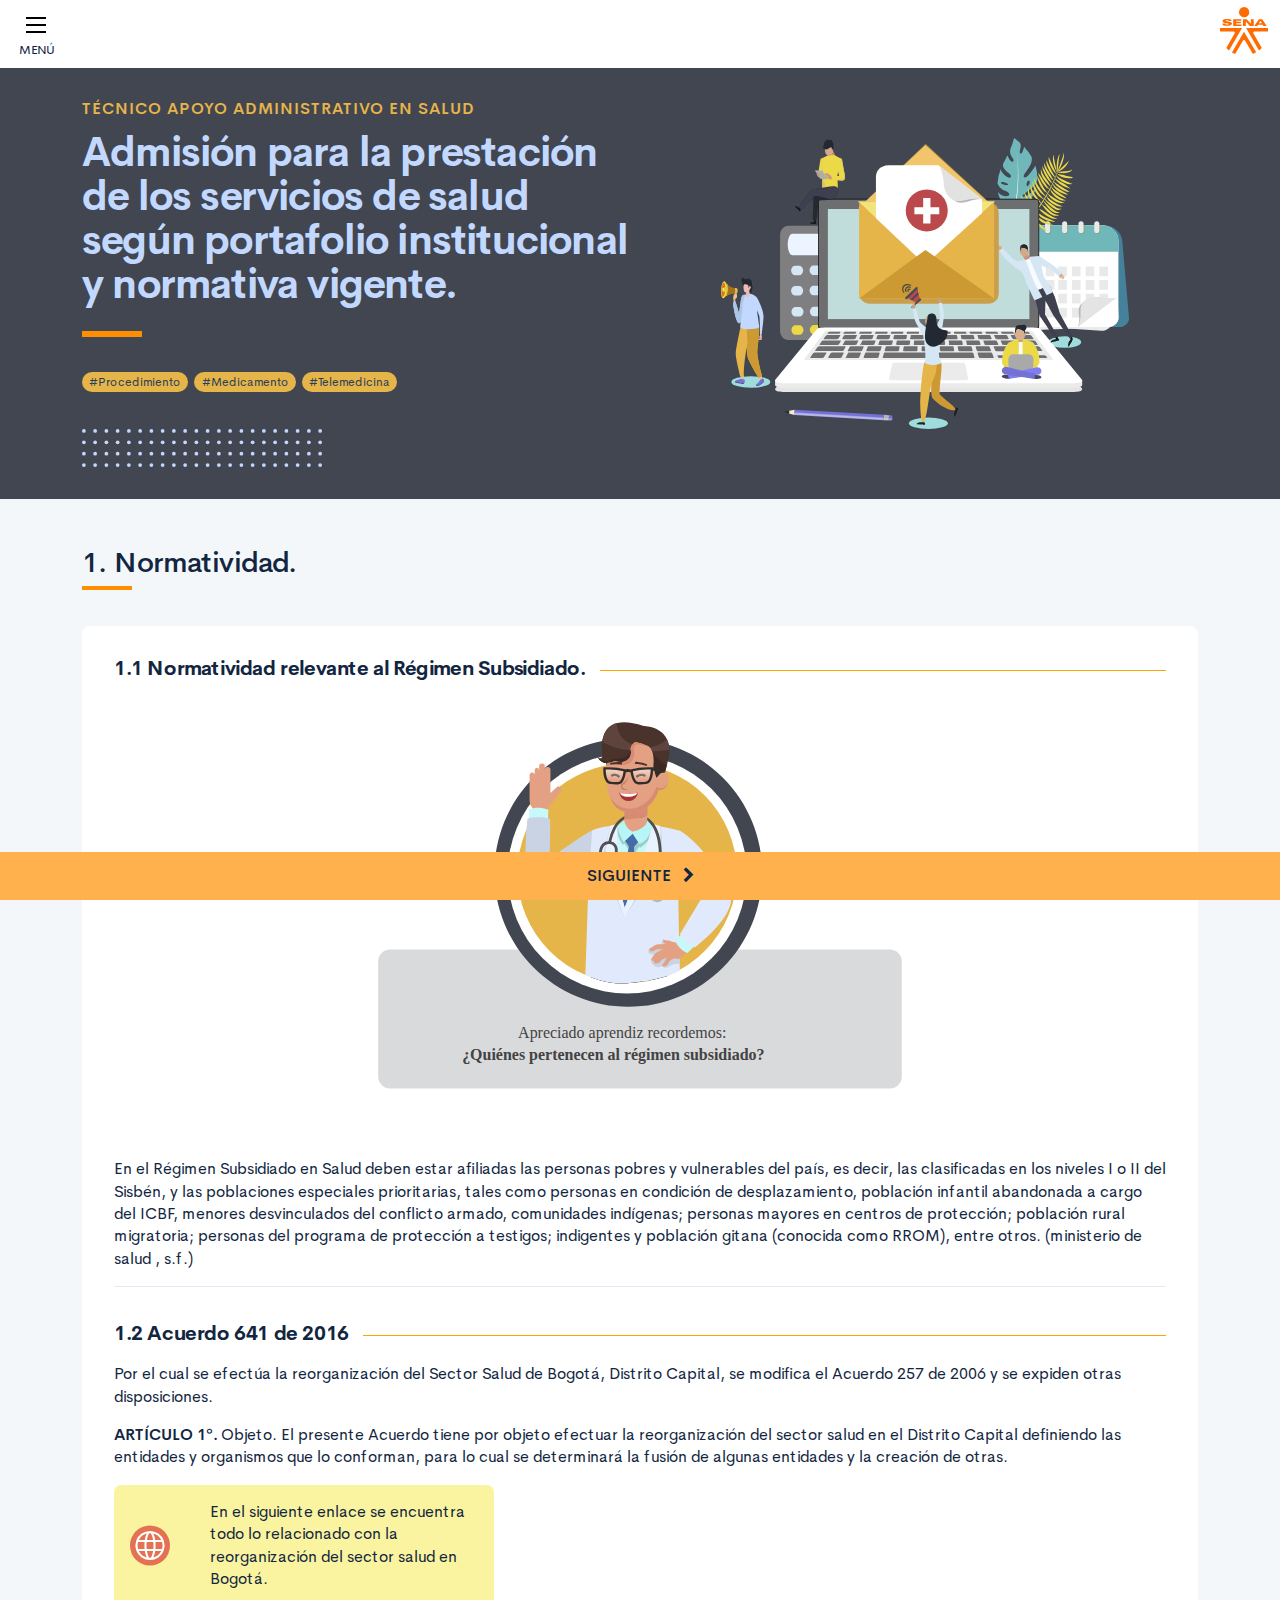
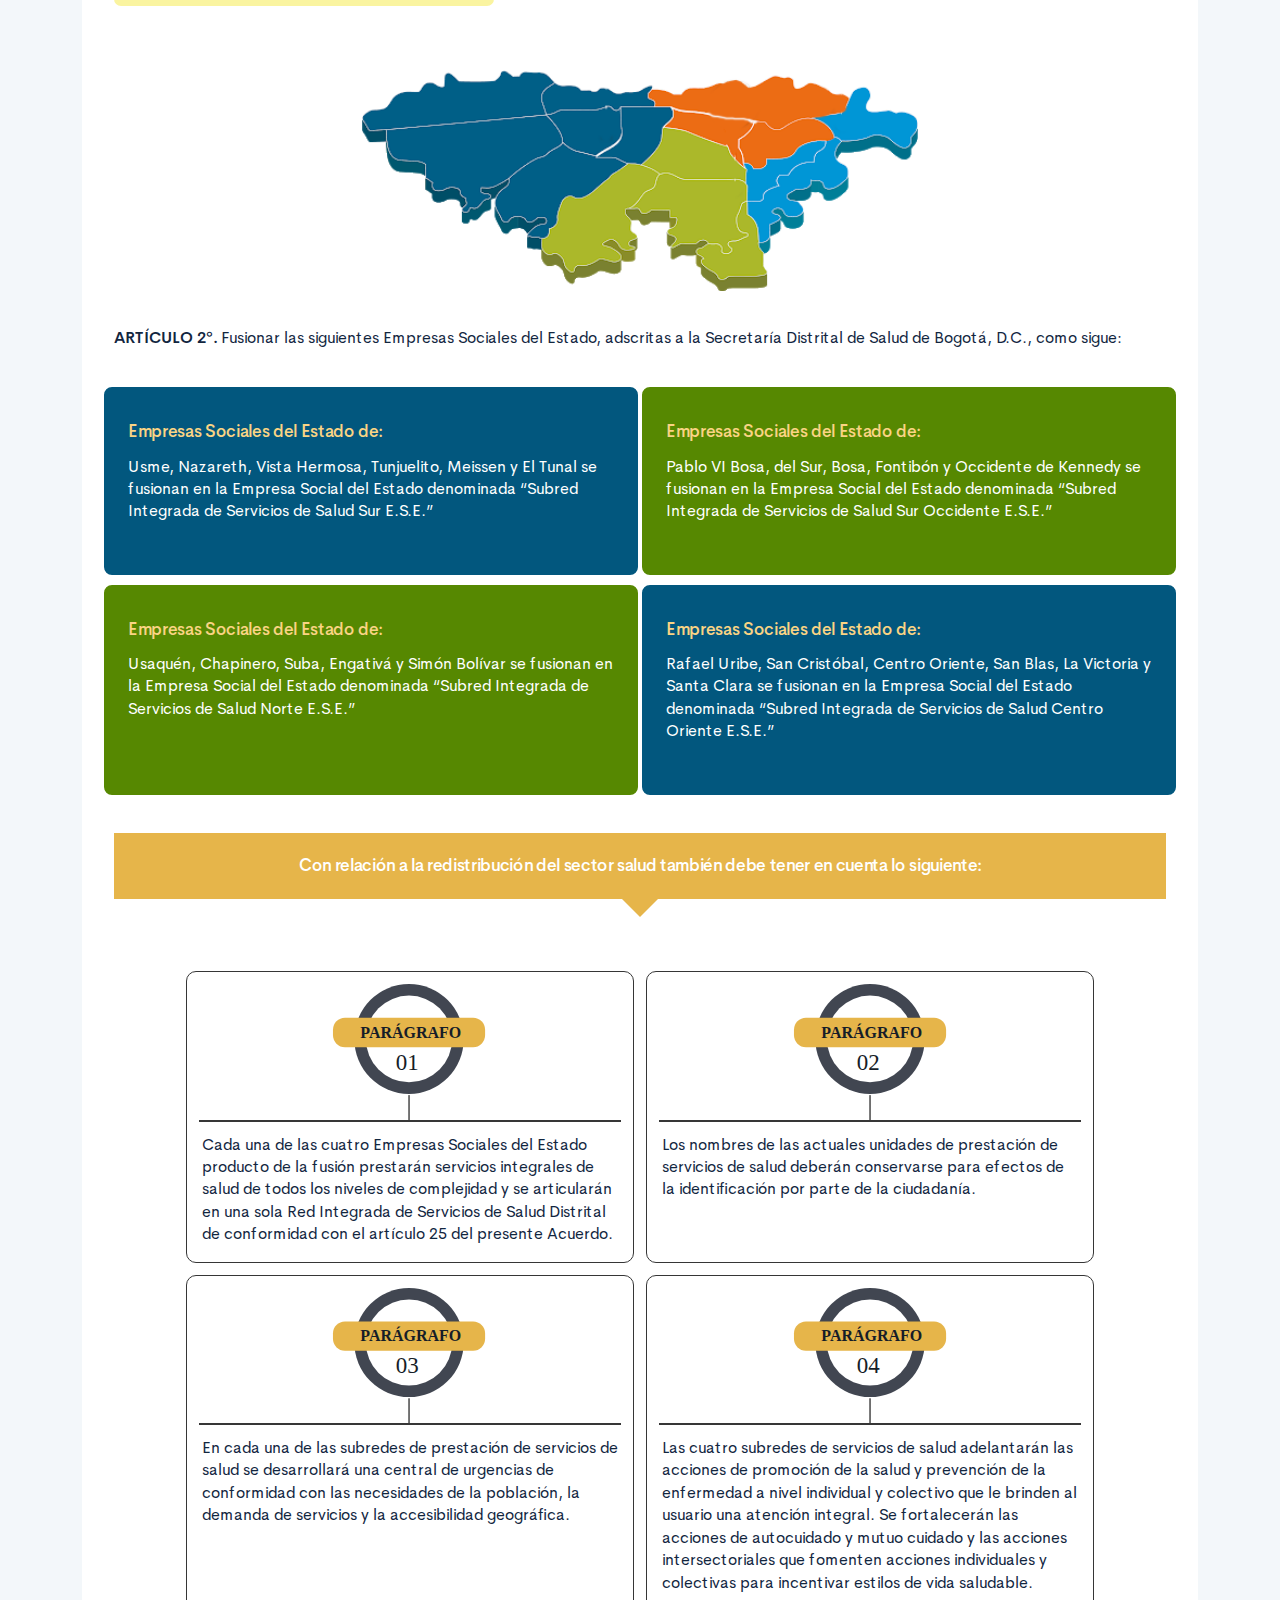
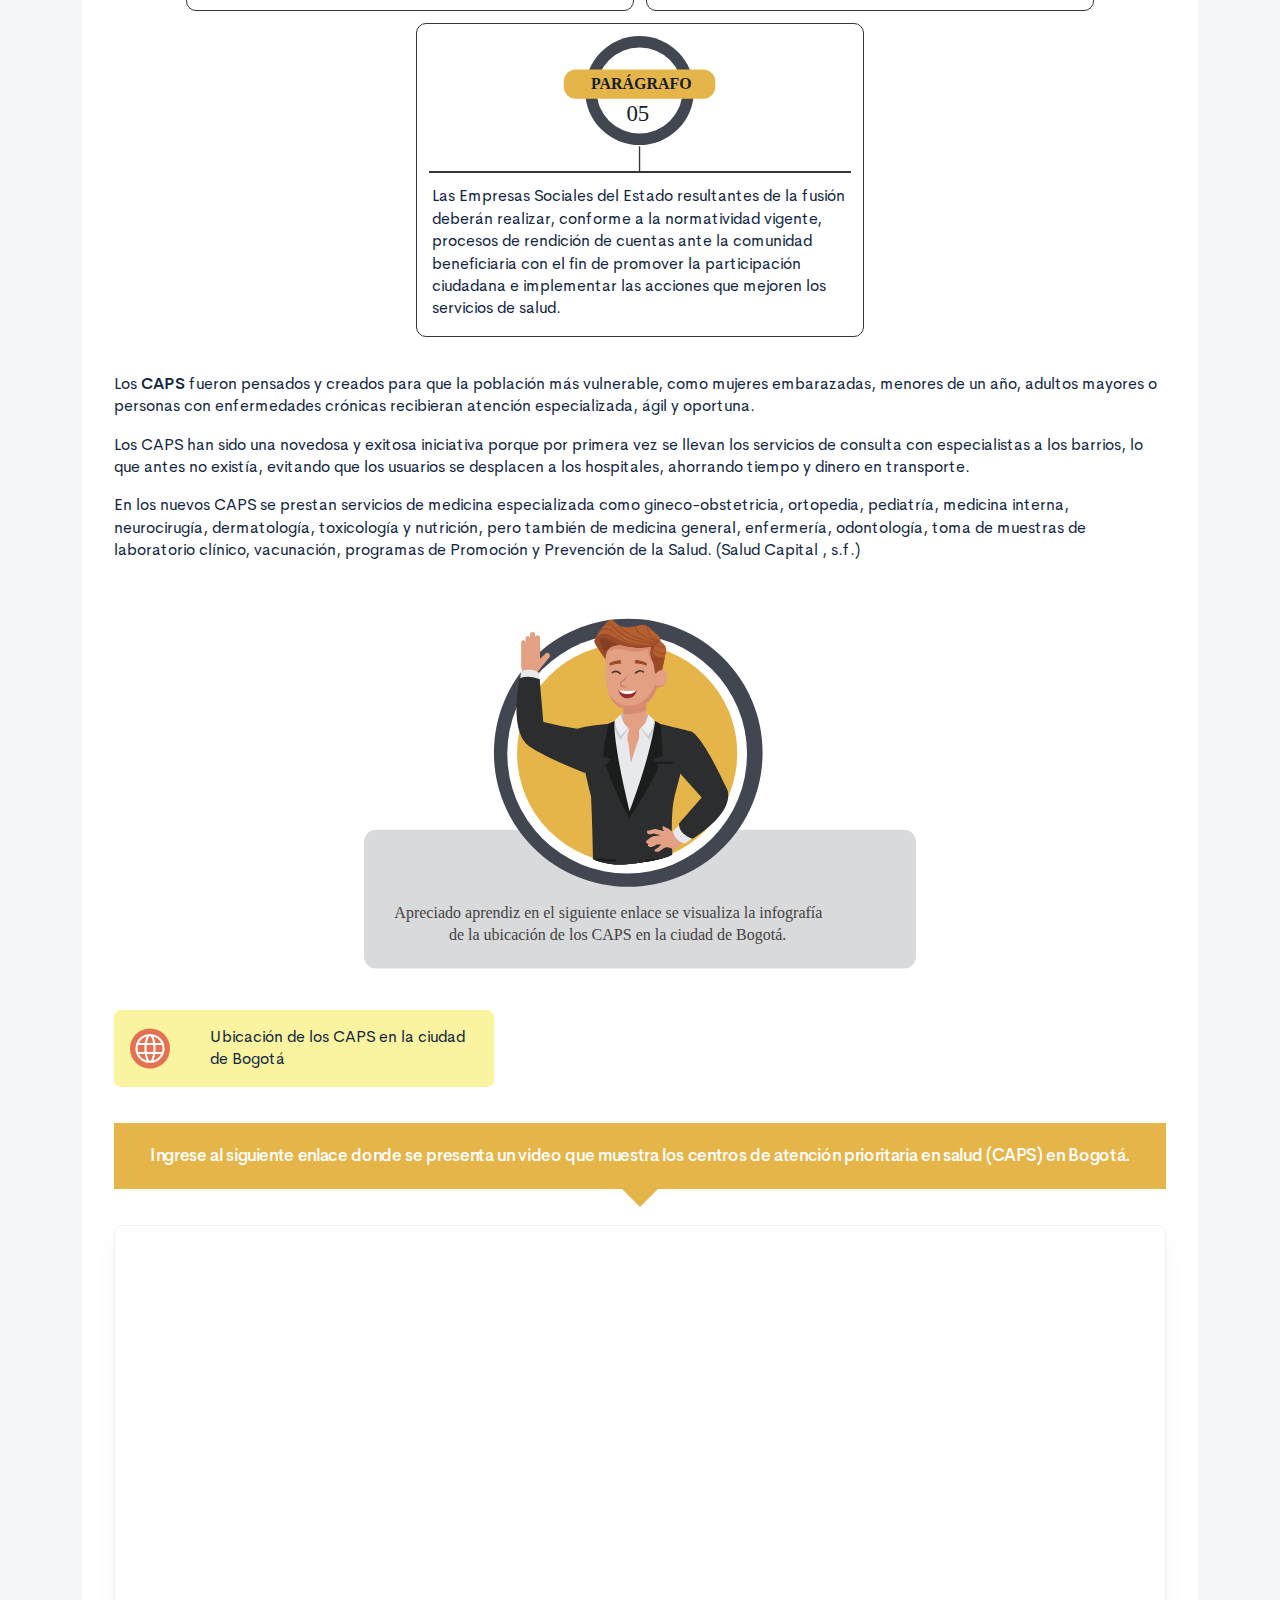
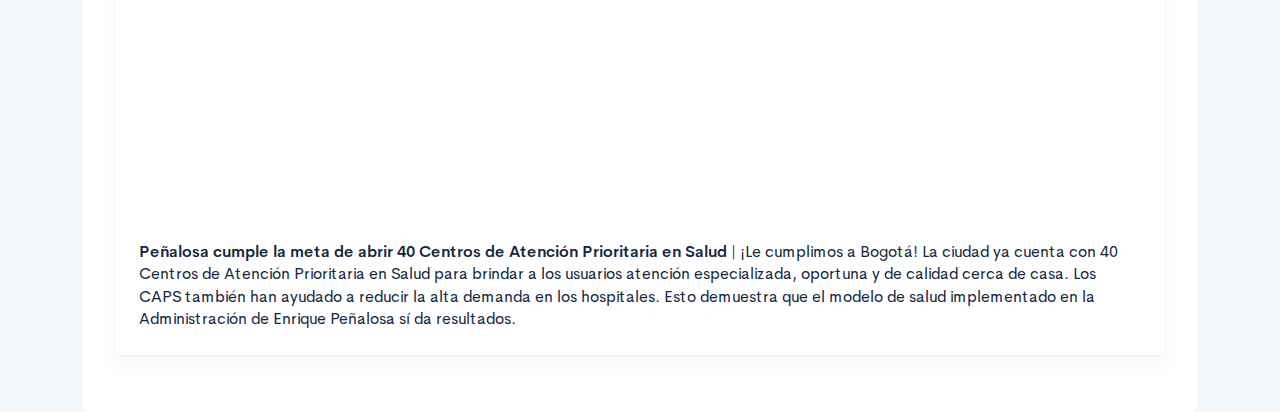
==== public/main.html @ ec3d2b3e "programacion" ====
<!DOCTYPE html>
<html lang="es">
    <head>
        <meta charset="UTF-8">
        <meta name="viewport" content="width=device-width, user-scalable=no, initial-scale=1.0, maximum-scale=1.0, minimum-scale=1.0">
        <title>Admisión para la prestación de los servicios de salud según portafolio institucional y normativa vigente.</title>
        <meta meta name="description" content="En este componente formativo se abordan los conocimientos de la competencia de admisión a los usuarios en salud, en la cual se realiza un recorrido por la normatividad de en servicios de salud, en donde no solo se revisan leyes, resoluciones y decretos vigentes en nuestro país; sino también el régimen subsidiado y los planes de beneficios a los que tiene derecho todo ciudadano.">
        <link rel="icon" type="image/svg+xml" href="assets/images/logos/senaLogo.svg">
        <link rel="stylesheet" href="assets/fonts/feather/feather.css">
        <link rel="stylesheet" href="assets/fonts/fontawesome/css/font-awesome.css">
        <link href="assets/css/fancybox.css" rel="stylesheet">
        <link href="assets/css/animate.css" rel="stylesheet">
        <link rel="stylesheet" href="assets/css/main.css">
    </head>
    <body class="theme-dark page-header-textura" id="page-main">
        <div class="page-main">
            <header class="sticky-top">
                <div class="page-topbar">
                    <div class="container-fluid">
                        <div class="d-flex justify-content-between align-items-center">
                            <div class="page-topbar__menu"><a class="page-topbar__menu-icon btn-menu-responsive" href="#"><span></span><span></span><span></span></a><span class="page-topbar__menu-title">MENÚ</span></div>
                            <div class="page-topbar__logo"><img class="img-fluid" src="assets/images/logos/senaLogo.svg" alt="Logo SENA"></div>
                        </div>
                    </div>
                </div>
            </header>
            <main class="mb-5">
                <div class="page-header" id="page-main-header">
                    <div class="page-textura">
                        <div class="container">
                            <div class="curso-portada">
                                <div class="row align-items-center">
                                    <div class="col-12 col-lg-6">
                                        <h3 class="curso-subtitulo-gold" id="curso-titulo-componente">Técnico apoyo administrativo en salud</h3>
                                        <h1 class="curso-titulo" id="curso-titulo-tema">Admisión para la prestación de los servicios de salud según portafolio institucional y normativa vigente.</h1>
                                        <div class="brand-line-primary"></div>
                                        <div class="keywords"><span class="badge badge-pill badge-light color-gold mr-2">#Procedimiento</span><span class="badge badge-pill badge-light color-gold mr-2">#Medicamento</span><span class="badge badge-pill badge-light color-gold mr-2">#Telemedicina</span></div>
                                        <div class="barra-dots mt-5"><img class="img-fluid" src="assets/images/header/icon_dots.svg" alt="alt" /></div>
                                    </div>
                                    <div class="col-12 col-lg-6 text-center">
                                        <div class="d-none d-lg-block"><img class="curso-imagen" src="assets/images/header/header_media.svg" /></div>
                                    </div>
                                </div>
                            </div>
                        </div>
                    </div>
                </div>
                <div id="mainContent"></div>
            </main>
            <footer class="mt-5">
                <div class="page-control" id="page-control">
                    <div class="row justify-content-center align-items-center"><a class="page-control-link page-control-prev col py-3 text-center" id="back" href="#"><span>
                                <div class="fa fa-chevron-left mr-3"></div>Anterior
                            </span></a><a class="page-control-link page-control-next col py-3 text-center" id="next" href="#"><span>Siguiente<div class="fa fa-chevron-right ml-3"></div></span></a></div>
                </div>
            </footer>
        </div>
        <aside id="page-main-aside">
            <div class="aside-contenidos">
                <div class="aside-contenidos__header d-flex justify-content-between align-items-center">
                    <div class="aside-contenidos__titulo"><span> <i class="fa fa-list-ul mr-2"></i>Contenidos</span></div>
                    <div class="aside-contenidos__close d-md-none"><a class="page-main-aside__close icon btnclose m-0" href="#"></a></div>
                </div>
                <nav class="aside-contenidos__body">
                    <ul class="menu-main" id="menuMain"></ul>
                </nav>
            </div>
            <div class="aside-extra position-relative">
                <ul class="fixed-bottom menu-secondary" id="menuSecondary"></ul>
            </div>
        </aside>
        <script src="assets/js/vendor.js"></script>
        <script src="assets/js/global.js"> </script>
        <script src="assets/js/pages.js"> </script>
    </body>
</html>
---- public/assets/fonts/feather/feather.css ----
@font-face {
  font-family: 'Feather';
  src:
    url('fonts/Feather.ttf?sdxovp') format('truetype'),
    url('fonts/Feather.woff?sdxovp') format('woff'),
    url('fonts/Feather.svg?sdxovp#Feather') format('svg');
  font-weight: normal;
  font-style: normal;
}

.fe {
  /* use !important to prevent issues with browser extensions that change fonts */
  font-family: 'Feather' !important;
  speak: none;
  font-style: normal;
  font-weight: normal;
  font-variant: normal;
  text-transform: none;
  line-height: 1;

  /* Better Font Rendering =========== */
  -webkit-font-smoothing: antialiased;
  -moz-osx-font-smoothing: grayscale;
}

.fe-activity:before {
  content: "\e900";
}
.fe-airplay:before {
  content: "\e901";
}
.fe-alert-circle:before {
  content: "\e902";
}
.fe-alert-octagon:before {
  content: "\e903";
}
.fe-alert-triangle:before {
  content: "\e904";
}
.fe-align-center:before {
  content: "\e905";
}
.fe-align-justify:before {
  content: "\e906";
}
.fe-align-left:before {
  content: "\e907";
}
.fe-align-right:before {
  content: "\e908";
}
.fe-anchor:before {
  content: "\e909";
}
.fe-aperture:before {
  content: "\e90a";
}
.fe-archive:before {
  content: "\e90b";
}
.fe-arrow-down:before {
  content: "\e90c";
}
.fe-arrow-down-circle:before {
  content: "\e90d";
}
.fe-arrow-down-left:before {
  content: "\e90e";
}
.fe-arrow-down-right:before {
  content: "\e90f";
}
.fe-arrow-left:before {
  content: "\e910";
}
.fe-arrow-left-circle:before {
  content: "\e911";
}
.fe-arrow-right:before {
  content: "\e912";
}
.fe-arrow-right-circle:before {
  content: "\e913";
}
.fe-arrow-up:before {
  content: "\e914";
}
.fe-arrow-up-circle:before {
  content: "\e915";
}
.fe-arrow-up-left:before {
  content: "\e916";
}
.fe-arrow-up-right:before {
  content: "\e917";
}
.fe-at-sign:before {
  content: "\e918";
}
.fe-award:before {
  content: "\e919";
}
.fe-bar-chart:before {
  content: "\e91a";
}
.fe-bar-chart-2:before {
  content: "\e91b";
}
.fe-battery:before {
  content: "\e91c";
}
.fe-battery-charging:before {
  content: "\e91d";
}
.fe-bell:before {
  content: "\e91e";
}
.fe-bell-off:before {
  content: "\e91f";
}
.fe-bluetooth:before {
  content: "\e920";
}
.fe-bold:before {
  content: "\e921";
}
.fe-book:before {
  content: "\e922";
}
.fe-book-open:before {
  content: "\e923";
}
.fe-bookmark:before {
  content: "\e924";
}
.fe-box:before {
  content: "\e925";
}
.fe-briefcase:before {
  content: "\e926";
}
.fe-calendar:before {
  content: "\e927";
}
.fe-camera:before {
  content: "\e928";
}
.fe-camera-off:before {
  content: "\e929";
}
.fe-cast:before {
  content: "\e92a";
}
.fe-check:before {
  content: "\e92b";
}
.fe-check-circle:before {
  content: "\e92c";
}
.fe-check-square:before {
  content: "\e92d";
}
.fe-chevron-down:before {
  content: "\e92e";
}
.fe-chevron-left:before {
  content: "\e92f";
}
.fe-chevron-right:before {
  content: "\e930";
}
.fe-chevron-up:before {
  content: "\e931";
}
.fe-chevrons-down:before {
  content: "\e932";
}
.fe-chevrons-left:before {
  content: "\e933";
}
.fe-chevrons-right:before {
  content: "\e934";
}
.fe-chevrons-up:before {
  content: "\e935";
}
.fe-chrome:before {
  content: "\e936";
}
.fe-circle:before {
  content: "\e937";
}
.fe-clipboard:before {
  content: "\e938";
}
.fe-clock:before {
  content: "\e939";
}
.fe-cloud:before {
  content: "\e93a";
}
.fe-cloud-drizzle:before {
  content: "\e93b";
}
.fe-cloud-lightning:before {
  content: "\e93c";
}
.fe-cloud-off:before {
  content: "\e93d";
}
.fe-cloud-rain:before {
  content: "\e93e";
}
.fe-cloud-snow:before {
  content: "\e93f";
}
.fe-code:before {
  content: "\e940";
}
.fe-codepen:before {
  content: "\e941";
}
.fe-command:before {
  content: "\e942";
}
.fe-compass:before {
  content: "\e943";
}
.fe-copy:before {
  content: "\e944";
}
.fe-corner-down-left:before {
  content: "\e945";
}
.fe-corner-down-right:before {
  content: "\e946";
}
.fe-corner-left-down:before {
  content: "\e947";
}
.fe-corner-left-up:before {
  content: "\e948";
}
.fe-corner-right-down:before {
  content: "\e949";
}
.fe-corner-right-up:before {
  content: "\e94a";
}
.fe-corner-up-left:before {
  content: "\e94b";
}
.fe-corner-up-right:before {
  content: "\e94c";
}
.fe-cpu:before {
  content: "\e94d";
}
.fe-credit-card:before {
  content: "\e94e";
}
.fe-crop:before {
  content: "\e94f";
}
.fe-crosshair:before {
  content: "\e950";
}
.fe-database:before {
  content: "\e951";
}
.fe-delete:before {
  content: "\e952";
}
.fe-disc:before {
  content: "\e953";
}
.fe-dollar-sign:before {
  content: "\e954";
}
.fe-download:before {
  content: "\e955";
}
.fe-download-cloud:before {
  content: "\e956";
}
.fe-droplet:before {
  content: "\e957";
}
.fe-edit:before {
  content: "\e958";
}
.fe-edit-2:before {
  content: "\e959";
}
.fe-edit-3:before {
  content: "\e95a";
}
.fe-external-link:before {
  content: "\e95b";
}
.fe-eye:before {
  content: "\e95c";
}
.fe-eye-off:before {
  content: "\e95d";
}
.fe-facebook:before {
  content: "\e95e";
}
.fe-fast-forward:before {
  content: "\e95f";
}
.fe-feather:before {
  content: "\e960";
}
.fe-file:before {
  content: "\e961";
}
.fe-file-minus:before {
  content: "\e962";
}
.fe-file-plus:before {
  content: "\e963";
}
.fe-file-text:before {
  content: "\e964";
}
.fe-film:before {
  content: "\e965";
}
.fe-filter:before {
  content: "\e966";
}
.fe-flag:before {
  content: "\e967";
}
.fe-folder:before {
  content: "\e968";
}
.fe-folder-minus:before {
  content: "\e969";
}
.fe-folder-plus:before {
  content: "\e96a";
}
.fe-gift:before {
  content: "\e96b";
}
.fe-git-branch:before {
  content: "\e96c";
}
.fe-git-commit:before {
  content: "\e96d";
}
.fe-git-merge:before {
  content: "\e96e";
}
.fe-git-pull-request:before {
  content: "\e96f";
}
.fe-github:before {
  content: "\e970";
}
.fe-gitlab:before {
  content: "\e971";
}
.fe-globe:before {
  content: "\e972";
}
.fe-grid:before {
  content: "\e973";
}
.fe-hard-drive:before {
  content: "\e974";
}
.fe-hash:before {
  content: "\e975";
}
.fe-headphones:before {
  content: "\e976";
}
.fe-heart:before {
  content: "\e977";
}
.fe-help-circle:before {
  content: "\e978";
}
.fe-home:before {
  content: "\e979";
}
.fe-image:before {
  content: "\e97a";
}
.fe-inbox:before {
  content: "\e97b";
}
.fe-info:before {
  content: "\e97c";
}
.fe-instagram:before {
  content: "\e97d";
}
.fe-italic:before {
  content: "\e97e";
}
.fe-layers:before {
  content: "\e97f";
}
.fe-layout:before {
  content: "\e980";
}
.fe-life-buoy:before {
  content: "\e981";
}
.fe-link:before {
  content: "\e982";
}
.fe-link-2:before {
  content: "\e983";
}
.fe-linkedin:before {
  content: "\e984";
}
.fe-list:before {
  content: "\e985";
}
.fe-loader:before {
  content: "\e986";
}
.fe-lock:before {
  content: "\e987";
}
.fe-log-in:before {
  content: "\e988";
}
.fe-log-out:before {
  content: "\e989";
}
.fe-mail:before {
  content: "\e98a";
}
.fe-map:before {
  content: "\e98b";
}
.fe-map-pin:before {
  content: "\e98c";
}
.fe-maximize:before {
  content: "\e98d";
}
.fe-maximize-2:before {
  content: "\e98e";
}
.fe-menu:before {
  content: "\e98f";
}
.fe-message-circle:before {
  content: "\e990";
}
.fe-message-square:before {
  content: "\e991";
}
.fe-mic:before {
  content: "\e992";
}
.fe-mic-off:before {
  content: "\e993";
}
.fe-minimize:before {
  content: "\e994";
}
.fe-minimize-2:before {
  content: "\e995";
}
.fe-minus:before {
  content: "\e996";
}
.fe-minus-circle:before {
  content: "\e997";
}
.fe-minus-square:before {
  content: "\e998";
}
.fe-monitor:before {
  content: "\e999";
}
.fe-moon:before {
  content: "\e99a";
}
.fe-more-horizontal:before {
  content: "\e99b";
}
.fe-more-vertical:before {
  content: "\e99c";
}
.fe-move:before {
  content: "\e99d";
}
.fe-music:before {
  content: "\e99e";
}
.fe-navigation:before {
  content: "\e99f";
}
.fe-navigation-2:before {
  content: "\e9a0";
}
.fe-octagon:before {
  content: "\e9a1";
}
.fe-package:before {
  content: "\e9a2";
}
.fe-paperclip:before {
  content: "\e9a3";
}
.fe-pause:before {
  content: "\e9a4";
}
.fe-pause-circle:before {
  content: "\e9a5";
}
.fe-percent:before {
  content: "\e9a6";
}
.fe-phone:before {
  content: "\e9a7";
}
.fe-phone-call:before {
  content: "\e9a8";
}
.fe-phone-forwarded:before {
  content: "\e9a9";
}
.fe-phone-incoming:before {
  content: "\e9aa";
}
.fe-phone-missed:before {
  content: "\e9ab";
}
.fe-phone-off:before {
  content: "\e9ac";
}
.fe-phone-outgoing:before {
  content: "\e9ad";
}
.fe-pie-chart:before {
  content: "\e9ae";
}
.fe-play:before {
  content: "\e9af";
}
.fe-play-circle:before {
  content: "\e9b0";
}
.fe-plus:before {
  content: "\e9b1";
}
.fe-plus-circle:before {
  content: "\e9b2";
}
.fe-plus-square:before {
  content: "\e9b3";
}
.fe-pocket:before {
  content: "\e9b4";
}
.fe-power:before {
  content: "\e9b5";
}
.fe-printer:before {
  content: "\e9b6";
}
.fe-radio:before {
  content: "\e9b7";
}
.fe-refresh-ccw:before {
  content: "\e9b8";
}
.fe-refresh-cw:before {
  content: "\e9b9";
}
.fe-repeat:before {
  content: "\e9ba";
}
.fe-rewind:before {
  content: "\e9bb";
}
.fe-rotate-ccw:before {
  content: "\e9bc";
}
.fe-rotate-cw:before {
  content: "\e9bd";
}
.fe-rss:before {
  content: "\e9be";
}
.fe-save:before {
  content: "\e9bf";
}
.fe-scissors:before {
  content: "\e9c0";
}
.fe-search:before {
  content: "\e9c1";
}
.fe-send:before {
  content: "\e9c2";
}
.fe-server:before {
  content: "\e9c3";
}
.fe-settings:before {
  content: "\e9c4";
}
.fe-share:before {
  content: "\e9c5";
}
.fe-share-2:before {
  content: "\e9c6";
}
.fe-shield:before {
  content: "\e9c7";
}
.fe-shield-off:before {
  content: "\e9c8";
}
.fe-shopping-bag:before {
  content: "\e9c9";
}
.fe-shopping-cart:before {
  content: "\e9ca";
}
.fe-shuffle:before {
  content: "\e9cb";
}
.fe-sidebar:before {
  content: "\e9cc";
}
.fe-skip-back:before {
  content: "\e9cd";
}
.fe-skip-forward:before {
  content: "\e9ce";
}
.fe-slack:before {
  content: "\e9cf";
}
.fe-slash:before {
  content: "\e9d0";
}
.fe-sliders:before {
  content: "\e9d1";
}
.fe-smartphone:before {
  content: "\e9d2";
}
.fe-speaker:before {
  content: "\e9d3";
}
.fe-square:before {
  content: "\e9d4";
}
.fe-star:before {
  content: "\e9d5";
}
.fe-stop-circle:before {
  content: "\e9d6";
}
.fe-sun:before {
  content: "\e9d7";
}
.fe-sunrise:before {
  content: "\e9d8";
}
.fe-sunset:before {
  content: "\e9d9";
}
.fe-tablet:before {
  content: "\e9da";
}
.fe-tag:before {
  content: "\e9db";
}
.fe-target:before {
  content: "\e9dc";
}
.fe-terminal:before {
  content: "\e9dd";
}
.fe-thermometer:before {
  content: "\e9de";
}
.fe-thumbs-down:before {
  content: "\e9df";
}
.fe-thumbs-up:before {
  content: "\e9e0";
}
.fe-toggle-left:before {
  content: "\e9e1";
}
.fe-toggle-right:before {
  content: "\e9e2";
}
.fe-trash:before {
  content: "\e9e3";
}
.fe-trash-2:before {
  content: "\e9e4";
}
.fe-trending-down:before {
  content: "\e9e5";
}
.fe-trending-up:before {
  content: "\e9e6";
}
.fe-triangle:before {
  content: "\e9e7";
}
.fe-truck:before {
  content: "\e9e8";
}
.fe-tv:before {
  content: "\e9e9";
}
.fe-twitter:before {
  content: "\e9ea";
}
.fe-type:before {
  content: "\e9eb";
}
.fe-umbrella:before {
  content: "\e9ec";
}
.fe-underline:before {
  content: "\e9ed";
}
.fe-unlock:before {
  content: "\e9ee";
}
.fe-upload:before {
  content: "\e9ef";
}
.fe-upload-cloud:before {
  content: "\e9f0";
}
.fe-user:before {
  content: "\e9f1";
}
.fe-user-check:before {
  content: "\e9f2";
}
.fe-user-minus:before {
  content: "\e9f3";
}
.fe-user-plus:before {
  content: "\e9f4";
}
.fe-user-x:before {
  content: "\e9f5";
}
.fe-users:before {
  content: "\e9f6";
}
.fe-video:before {
  content: "\e9f7";
}
.fe-video-off:before {
  content: "\e9f8";
}
.fe-voicemail:before {
  content: "\e9f9";
}
.fe-volume:before {
  content: "\e9fa";
}
.fe-volume-1:before {
  content: "\e9fb";
}
.fe-volume-2:before {
  content: "\e9fc";
}
.fe-volume-x:before {
  content: "\e9fd";
}
.fe-watch:before {
  content: "\e9fe";
}
.fe-wifi:before {
  content: "\e9ff";
}
.fe-wifi-off:before {
  content: "\ea00";
}
.fe-wind:before {
  content: "\ea01";
}
.fe-x:before {
  content: "\ea02";
}
.fe-x-circle:before {
  content: "\ea03";
}
.fe-x-square:before {
  content: "\ea04";
}
.fe-youtube:before {
  content: "\ea05";
}
.fe-zap:before {
  content: "\ea06";
}
.fe-zap-off:before {
  content: "\ea07";
}
.fe-zoom-in:before {
  content: "\ea08";
}
.fe-zoom-out:before {
  content: "\ea09";
}
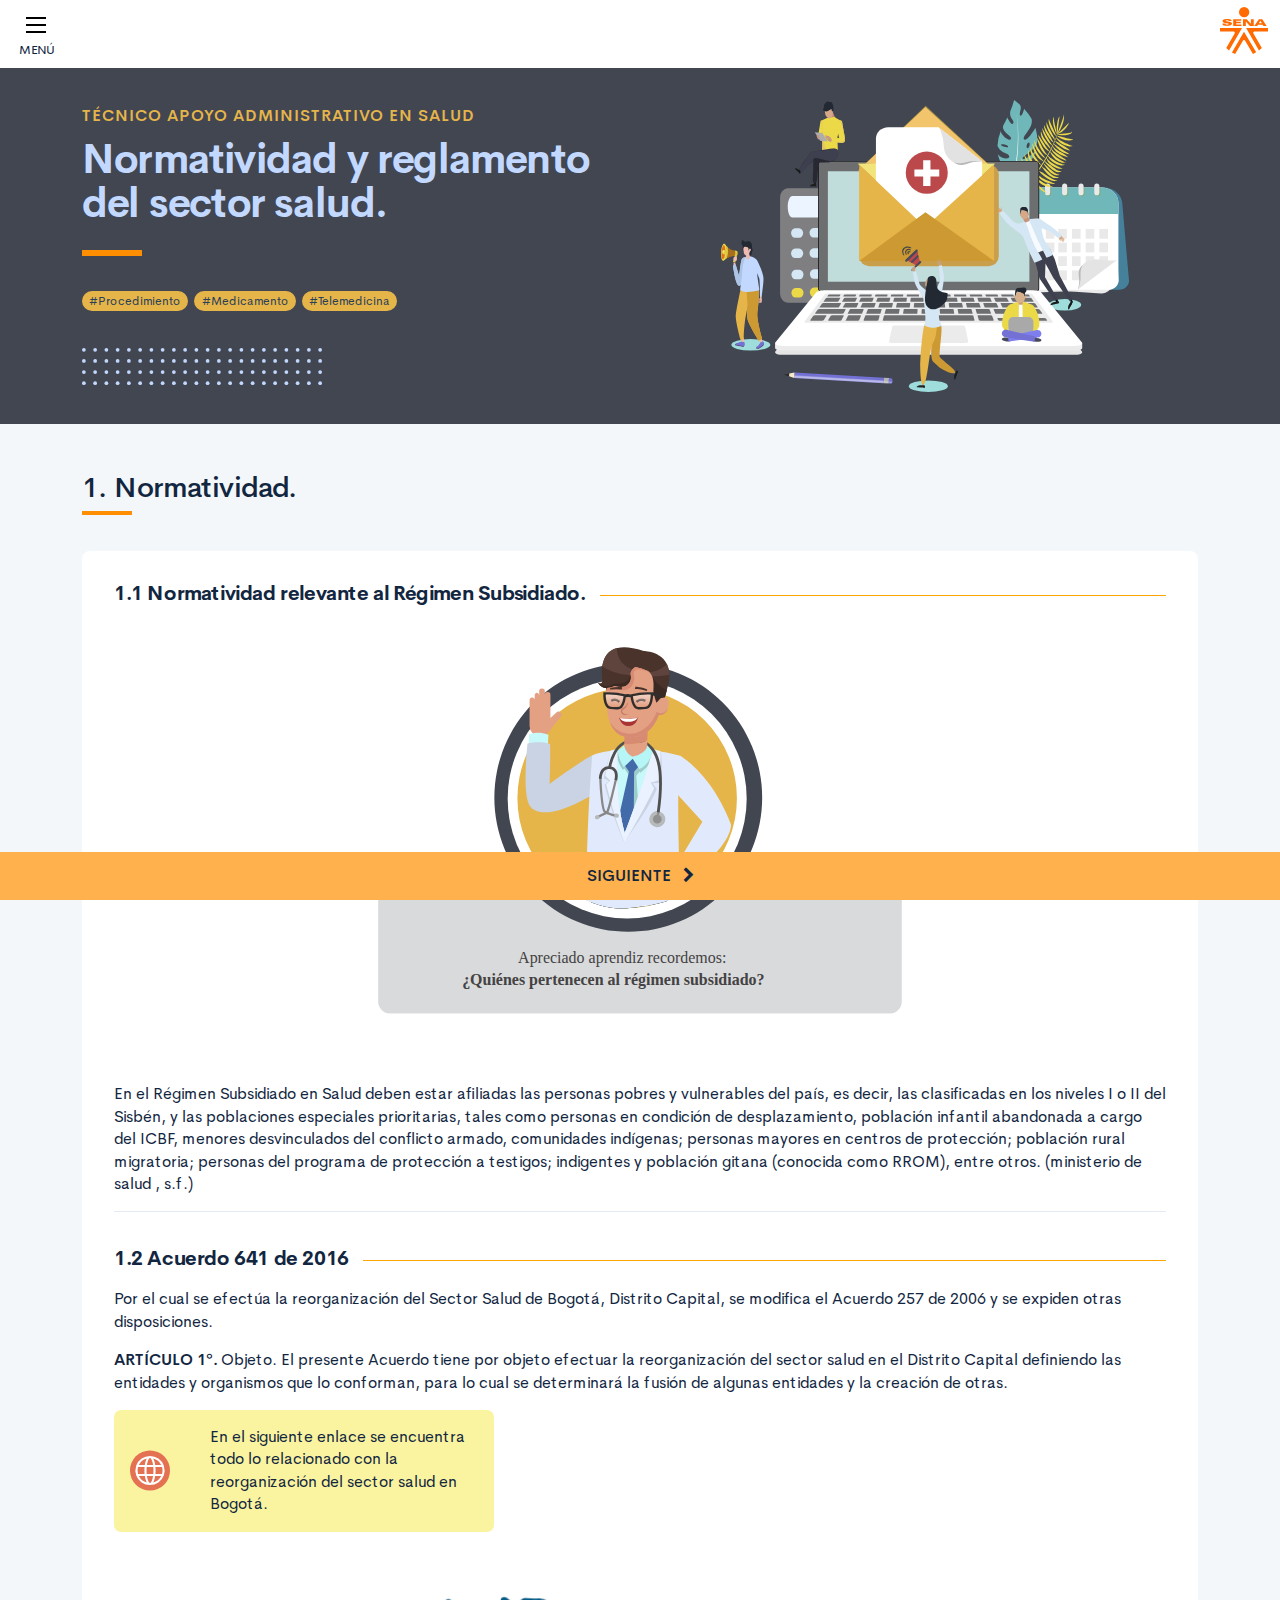
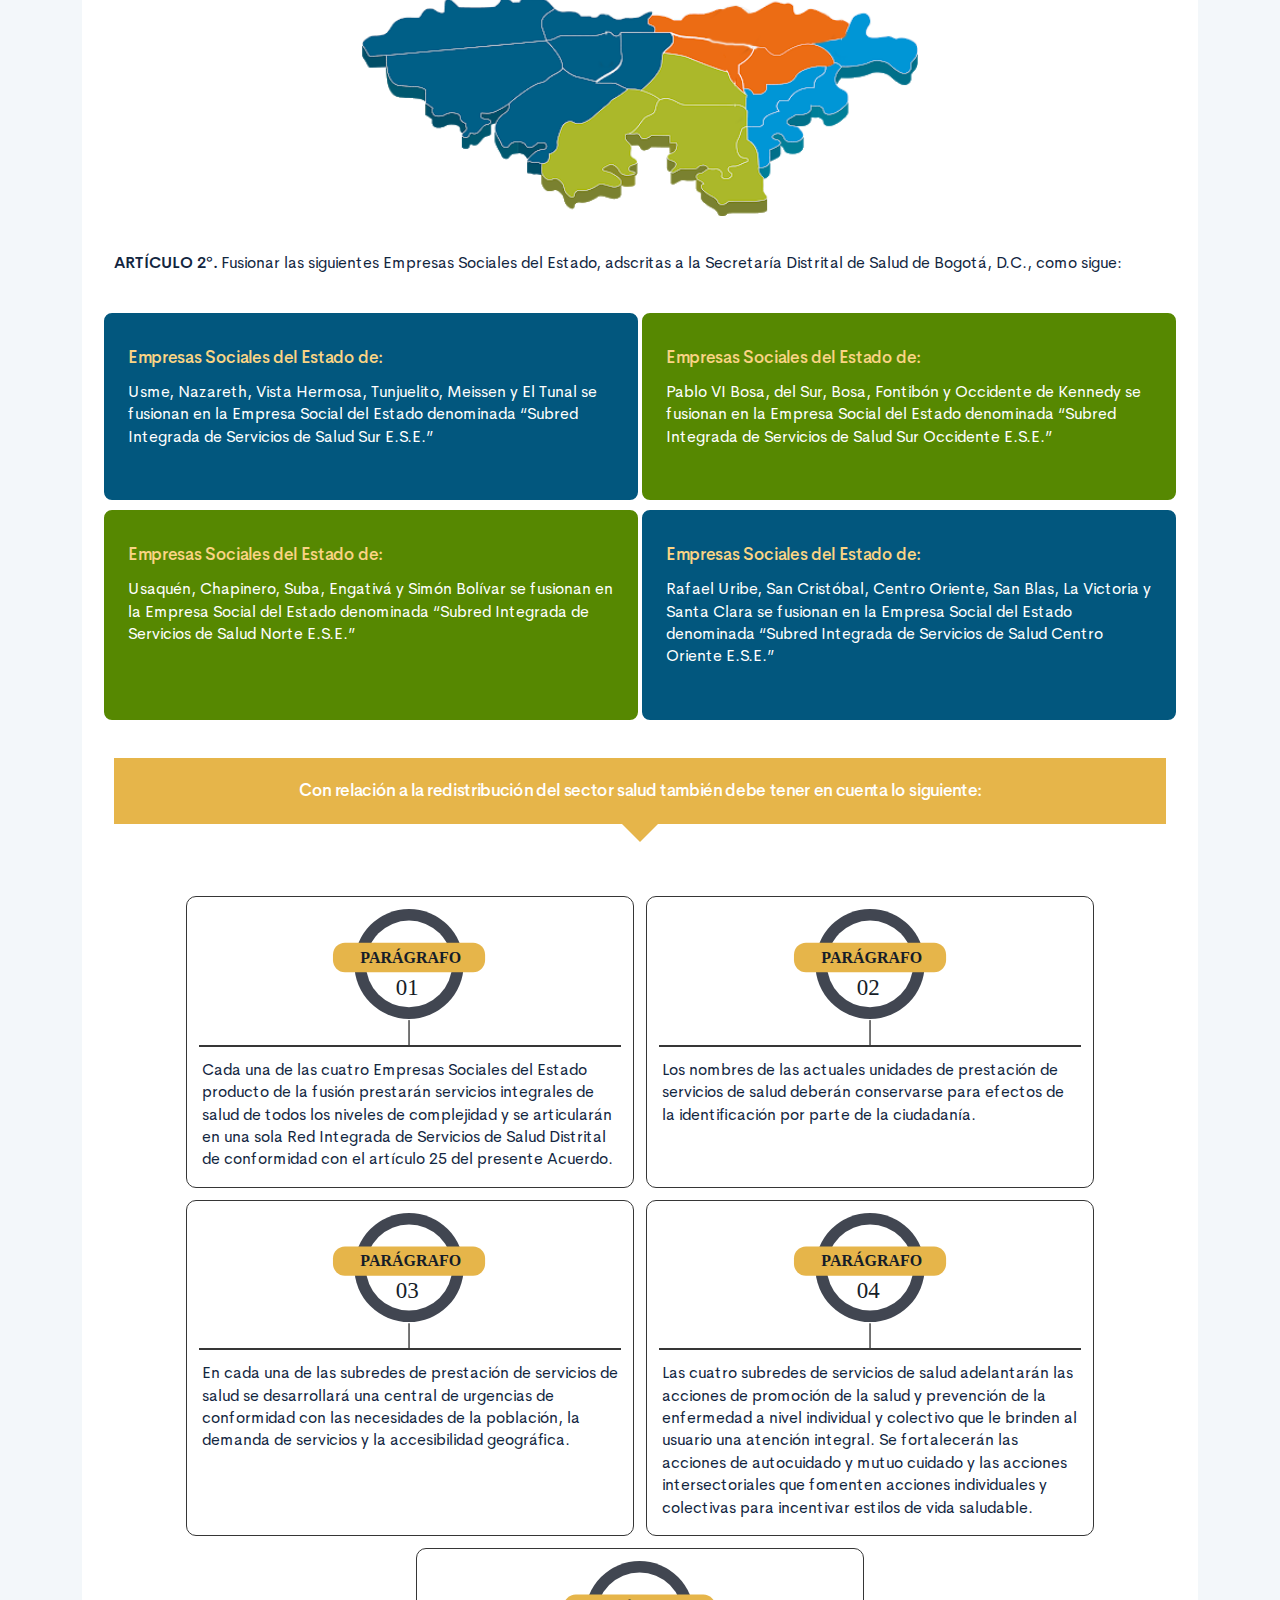
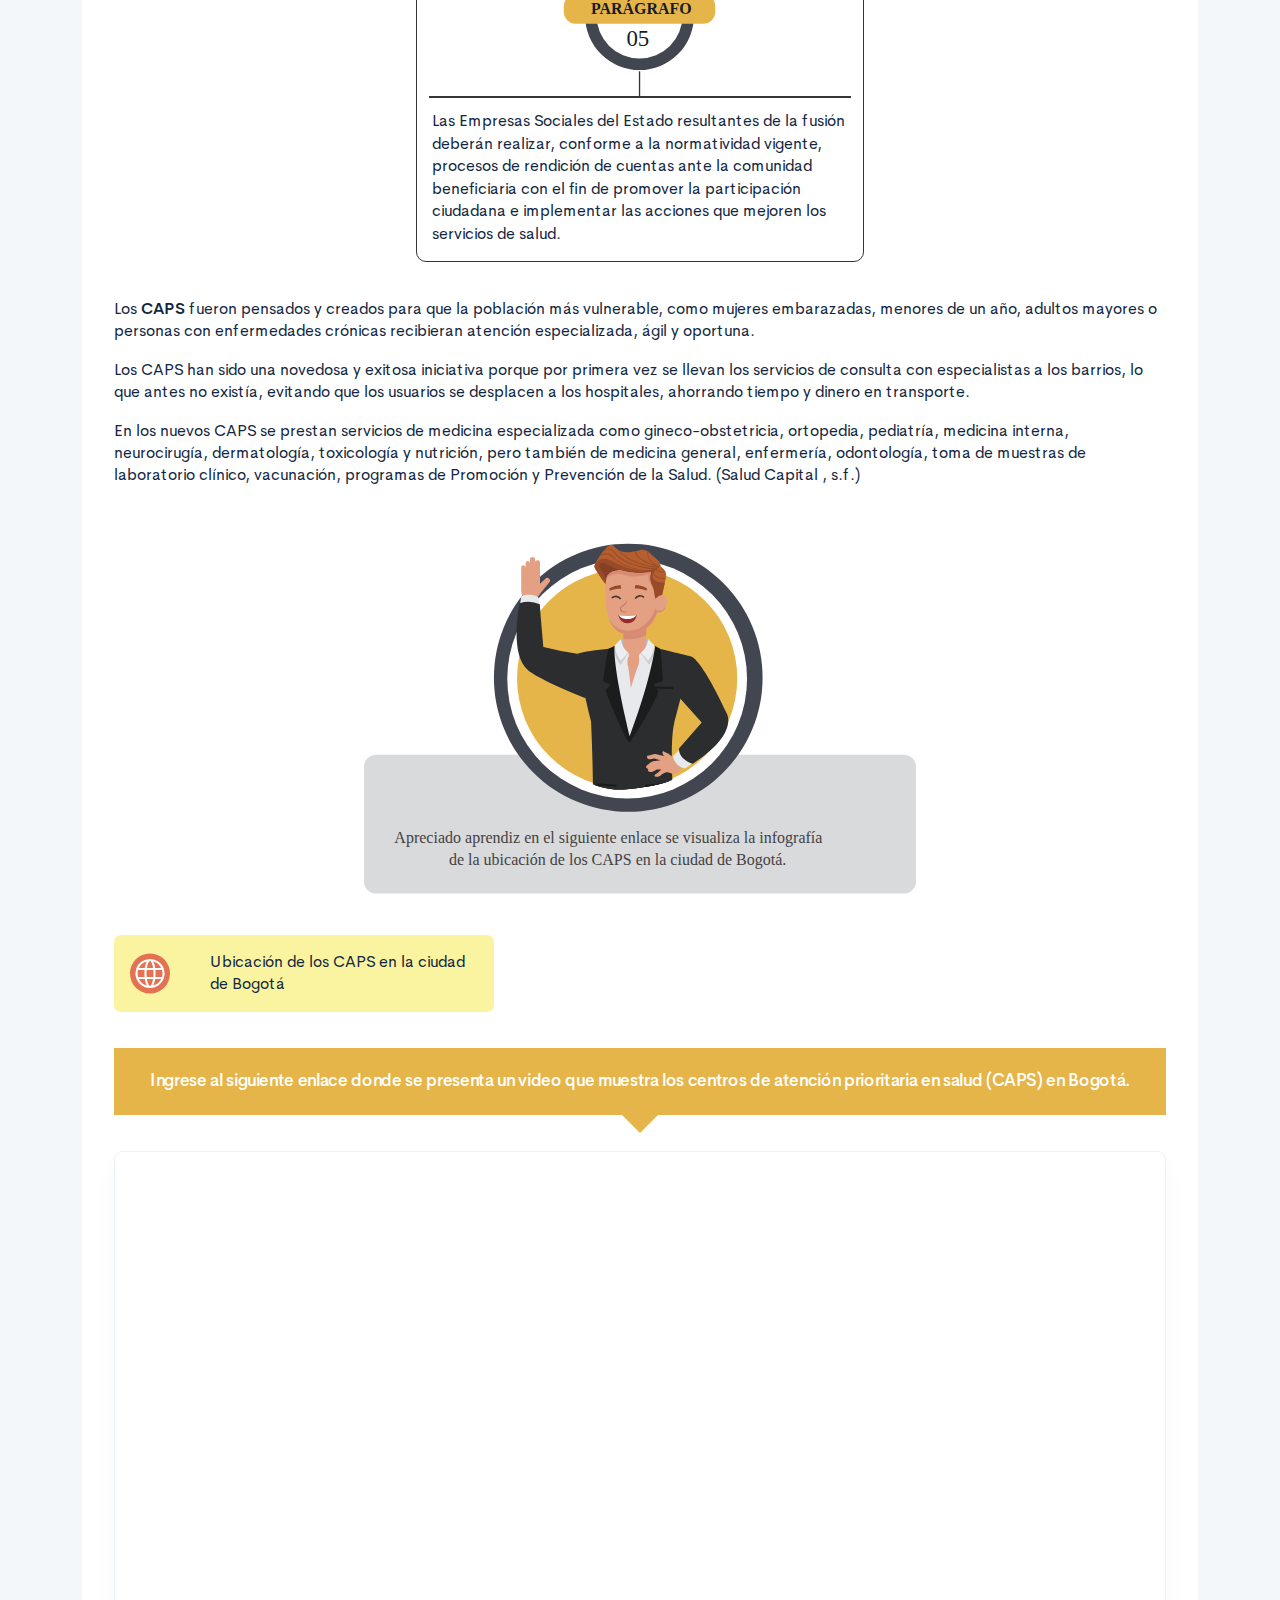
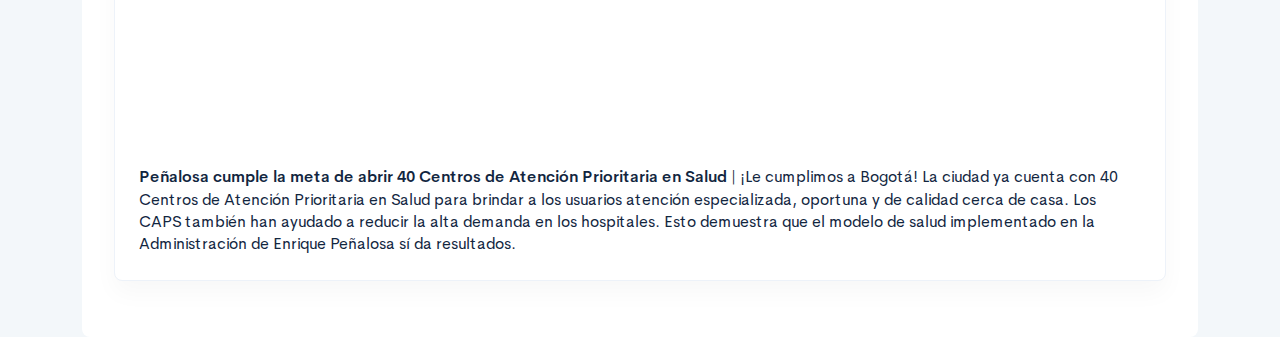
==== commit 2bf41683: "Corrección hallazgos 10/02" ====
--- a/public/main.html
+++ b/public/main.html
@@ -3,7 +3,7 @@
     <head>
         <meta charset="UTF-8">
         <meta name="viewport" content="width=device-width, user-scalable=no, initial-scale=1.0, maximum-scale=1.0, minimum-scale=1.0">
-        <title>Admisión para la prestación de los servicios de salud según portafolio institucional y normativa vigente.</title>
+        <title>Normatividad y reglamento del sector salud.</title>
         <meta meta name="description" content="En este componente formativo se abordan los conocimientos de la competencia de admisión a los usuarios en salud, en la cual se realiza un recorrido por la normatividad de en servicios de salud, en donde no solo se revisan leyes, resoluciones y decretos vigentes en nuestro país; sino también el régimen subsidiado y los planes de beneficios a los que tiene derecho todo ciudadano.">
         <link rel="icon" type="image/svg+xml" href="assets/images/logos/senaLogo.svg">
         <link rel="stylesheet" href="assets/fonts/feather/feather.css">
@@ -32,7 +32,7 @@
                                 <div class="row align-items-center">
                                     <div class="col-12 col-lg-6">
                                         <h3 class="curso-subtitulo-gold" id="curso-titulo-componente">Técnico apoyo administrativo en salud</h3>
-                                        <h1 class="curso-titulo" id="curso-titulo-tema">Admisión para la prestación de los servicios de salud según portafolio institucional y normativa vigente.</h1>
+                                        <h1 class="curso-titulo" id="curso-titulo-tema">Normatividad y reglamento del sector salud.</h1>
                                         <div class="brand-line-primary"></div>
                                         <div class="keywords"><span class="badge badge-pill badge-light color-gold mr-2">#Procedimiento</span><span class="badge badge-pill badge-light color-gold mr-2">#Medicamento</span><span class="badge badge-pill badge-light color-gold mr-2">#Telemedicina</span></div>
                                         <div class="barra-dots mt-5"><img class="img-fluid" src="assets/images/header/icon_dots.svg" alt="alt" /></div>
